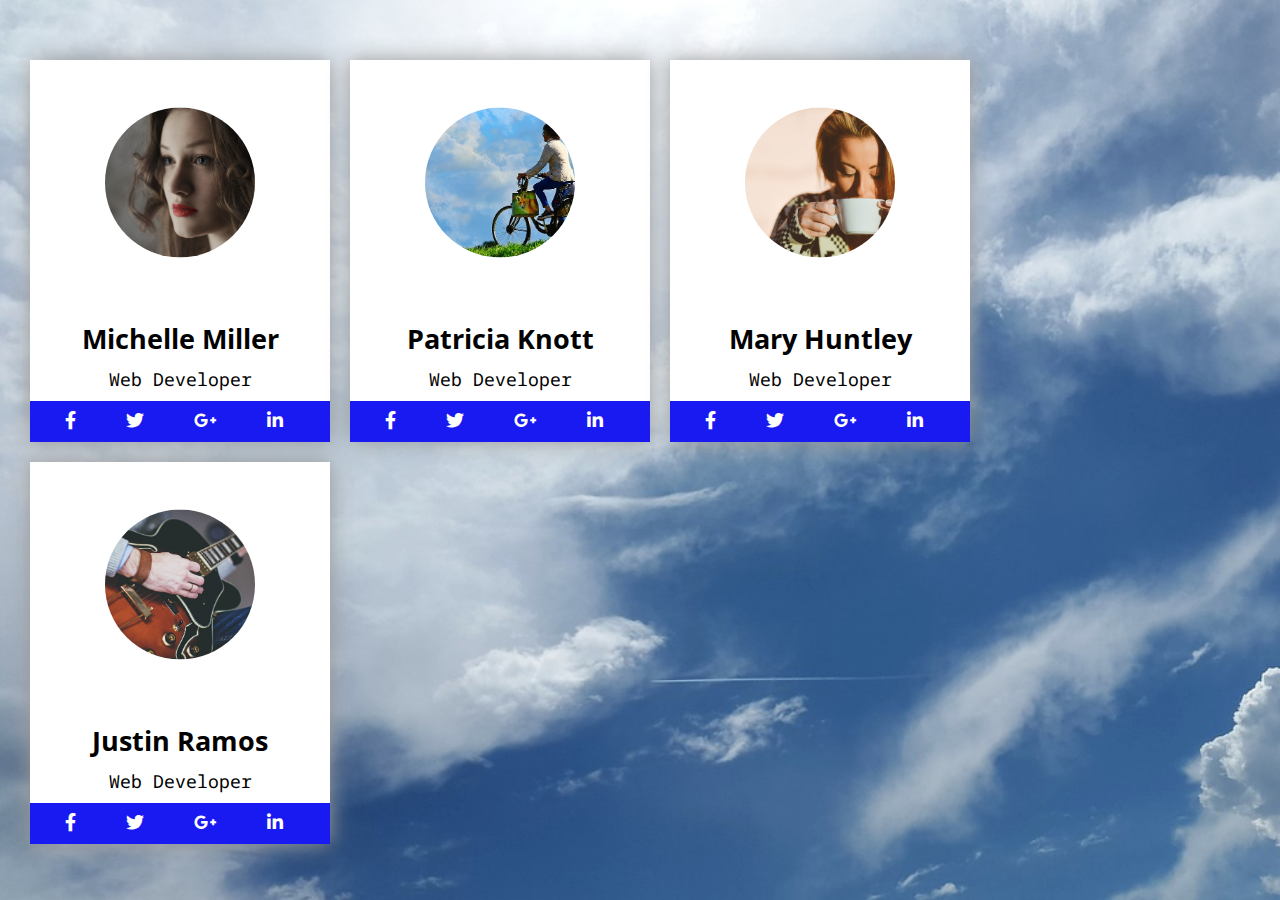
==== index.html @ a9cee795 "create cards" ====
<!DOCTYPE html>
<html lang="en">
<head>
	<meta charset="UTF-8">
	<meta name="viewport" content="width=device-width, initial-scale=1.0">
	<link rel="icon" href="img/N.png">
	<link rel="preconnect" href="https://fonts.googleapis.com">
	<link rel="preconnect" href="https://fonts.gstatic.com" crossorigin>
	<link href="https://fonts.googleapis.com/css2?family=Noto+Sans+Mono:wght@300&family=Open+Sans&display=swap" rel="stylesheet">
	<link rel="stylesheet" href="https://cdnjs.cloudflare.com/ajax/libs/font-awesome/5.14.0/css/all.min.css">
	<link rel="stylesheet" href="css/styles.css">
	<title>Connection cards</title>
</head>
<body>
	<div class="container">
		<div class="cards-container">
			<!-- card #1 -->
			<div class="card">
				<div class="card-header">
					<div class="img-profile">
						<img src="img/michelle.jpg" alt="michelle">
					</div>
				</div>
				<div class="card-body">
					<h2>Michelle Miller</h2>
					<p>Web Developer</p>
				</div>
				<div class="card-footer">
					<div class="social-networks">
						<div class="profile-link">
							<a href="#" class="link">
								<i class="fab fa-facebook-f"></i>
							</a>
						</div>
						<div class="profile-link">
							<a href="#" class="link">
								<i class="fab fa-twitter"></i>
							</a>
						</div>
						<div class="profile-link">
							<a href="#" class="link">
								<i class="fab fa-google-plus-g"></i>
							</a>
						</div>
						<div class="profile-link">
							<a href="#" class="link">
								<i class="fab fa-linkedin-in"></i>
							</a>
						</div>
						<div class="clear"></div>
					</div>
				</div>
			</div>
			<!-- card #2 -->
			<div class="card">
				<div class="card-header">
					<div class="img-profile">
						<img src="img/biketrip.jpg" alt="patricia">
					</div>
				</div>
				<div class="card-body">
					<h2>Patricia Knott</h2>
					<p>Web Developer</p>
				</div>
				<div class="card-footer">
					<div class="social-networks">
						<div class="profile-link">
							<a href="#" class="link">
								<i class="fab fa-facebook-f"></i>
							</a>
						</div>
						<div class="profile-link">
							<a href="#" class="link">
								<i class="fab fa-twitter"></i>
							</a>
						</div>
						<div class="profile-link">
							<a href="#" class="link">
								<i class="fab fa-google-plus-g"></i>
							</a>
						</div>
						<div class="profile-link">
							<a href="#" class="link">
								<i class="fab fa-linkedin-in"></i>
							</a>
						</div>
						<div class="clear"></div>
					</div>
				</div>
			</div>
			<!-- card #3-->
			<div class="card">
				<div class="card-header">
					<div class="img-profile">
						<img src="img/drinkcoffee.jpg" alt="mary">
					</div>
				</div>
				<div class="card-body">
					<h2>Mary Huntley</h2>
					<p>Web Developer</p>
				</div>
				<div class="card-footer">
					<div class="social-networks">
						<div class="profile-link">
							<a href="#" class="link">
								<i class="fab fa-facebook-f"></i>
							</a>
						</div>
						<div class="profile-link">
							<a href="#" class="link">
								<i class="fab fa-twitter"></i>
							</a>
						</div>
						<div class="profile-link">
							<a href="#" class="link">
								<i class="fab fa-google-plus-g"></i>
							</a>
						</div>
						<div class="profile-link">
							<a href="#" class="link">
								<i class="fab fa-linkedin-in"></i>
							</a>
						</div>
						<div class="clear"></div>
					</div>
				</div>
			</div>
			<!-- card #4 -->
			<div class="card">
				<div class="card-header">
					<div class="img-profile">
						<img src="img/guitarplayer.jpg" alt="justin">
					</div>
				</div>
				<div class="card-body">
					<h2>Justin Ramos</h2>
					<p>Web Developer</p>
				</div>
				<div class="card-footer">
					<div class="social-networks">
						<div class="profile-link">
							<a href="#" class="link">
								<i class="fab fa-facebook-f"></i>
							</a>
						</div>
						<div class="profile-link">
							<a href="#" class="link">
								<i class="fab fa-twitter"></i>
							</a>
						</div>
						<div class="profile-link">
							<a href="#" class="link">
								<i class="fab fa-google-plus-g"></i>
							</a>
						</div>
						<div class="profile-link">
							<a href="#" class="link">
								<i class="fab fa-linkedin-in"></i>
							</a>
						</div>
						<div class="clear"></div>
					</div>
				</div>
			</div>
			<div class="clearfix"></div>
		</div>
	</div>
</body>
</html>
---- css/styles.css ----
/* connection cards */
:root {
	--bg-main: #a1b2bc;
	--color-light: #e4f2fd;
	--bg-blue: rgba(0,0,240, 0.9);
}

* {
	margin: 0;
	padding: 0;
	box-sizing: border-box;
}

html {
	font-size: 18px;
}

/* containers */
.container {
	padding: 20px;
	background-image: url(../img/bluesky.jpg);
	background-repeat: no-repeat;
	background-size: cover;
	height: 100vh;
}

.cards-container {
	margin: 30px auto;
}

/* card */
.card {
	width: 300px;
	background-color: #fff;
	margin: 10px;
	float: left;
	box-shadow: 0 0 20px #999;
}

/* card header */
.card-header {
	height: 250px;
	text-align: center;
	position: relative;
}

.img-profile {
	position: absolute;
	margin: 0 auto;
	top: 50%;
	left: 50%;
	transform: translate(-50%, -50%);
}

.img-profile img {
	border-radius: 50%;
	object-fit: cover;
	height: 150px;
	width: 150px;
}

/* card body */
.card-body {
	text-align: center;
	position: relative;
}

.card-body h2 {
	font-family: 'Open Sans', sans-serif;
	margin: 10px auto;
}

.card-body p {
	font-family: 'Noto Sans Mono', monospace;
	margin: 10px auto;
}

/* card footer */
.card-footer {
	background-color: var(--bg-blue);
}

.social-networks {
	position: relative;
	margin: 0 auto;
	padding: 10px;
}

.profile-link {
	margin: 0 25px;
	float: left;
}

/* generales */
a {
	text-decoration: none;
}
i {
	color: #fff;
}

.clear, .clearfix {
	clear: both;
}

img {
	width: 100%;
}
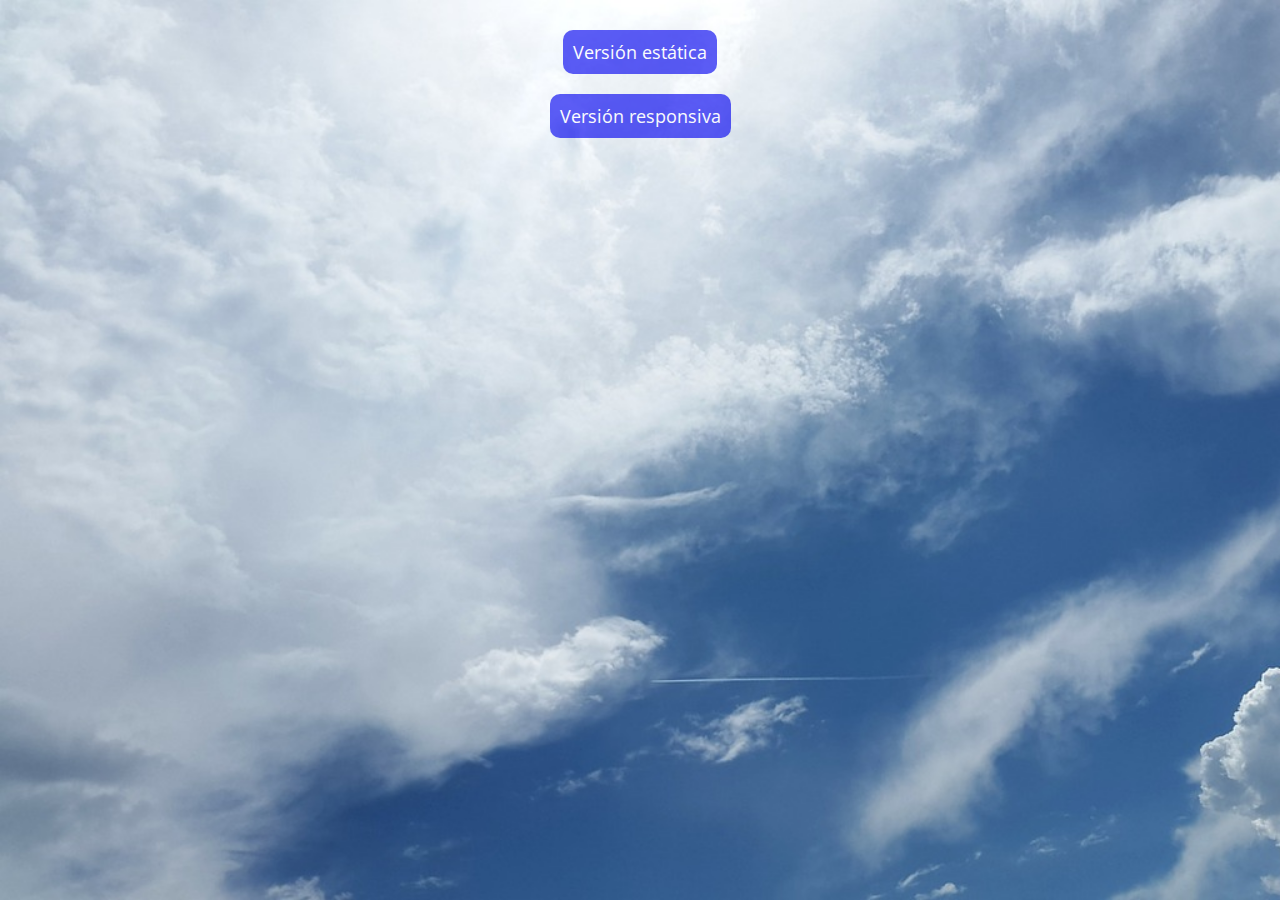
==== commit ca665ee2: "split code, make responsive" ====
--- a/index.html
+++ b/index.html
@@ -8,161 +8,19 @@
 	<link rel="preconnect" href="https://fonts.gstatic.com" crossorigin>
 	<link href="https://fonts.googleapis.com/css2?family=Noto+Sans+Mono:wght@300&family=Open+Sans&display=swap" rel="stylesheet">
 	<link rel="stylesheet" href="https://cdnjs.cloudflare.com/ajax/libs/font-awesome/5.14.0/css/all.min.css">
-	<link rel="stylesheet" href="css/styles.css">
+	<link rel="stylesheet" href="css/global.css">
+	<link rel="stylesheet" href="css/home.css">
 	<title>Connection cards</title>
 </head>
 <body>
 	<div class="container">
-		<div class="cards-container">
-			<!-- card #1 -->
-			<div class="card">
-				<div class="card-header">
-					<div class="img-profile">
-						<img src="img/michelle.jpg" alt="michelle">
-					</div>
-				</div>
-				<div class="card-body">
-					<h2>Michelle Miller</h2>
-					<p>Web Developer</p>
-				</div>
-				<div class="card-footer">
-					<div class="social-networks">
-						<div class="profile-link">
-							<a href="#" class="link">
-								<i class="fab fa-facebook-f"></i>
-							</a>
-						</div>
-						<div class="profile-link">
-							<a href="#" class="link">
-								<i class="fab fa-twitter"></i>
-							</a>
-						</div>
-						<div class="profile-link">
-							<a href="#" class="link">
-								<i class="fab fa-google-plus-g"></i>
-							</a>
-						</div>
-						<div class="profile-link">
-							<a href="#" class="link">
-								<i class="fab fa-linkedin-in"></i>
-							</a>
-						</div>
-						<div class="clear"></div>
-					</div>
-				</div>
+		<div class="navigation">
+			<div class="fixed-cards">
+				<a href="fixed.html" class="btn btn-link">Versión estática</a>
 			</div>
-			<!-- card #2 -->
-			<div class="card">
-				<div class="card-header">
-					<div class="img-profile">
-						<img src="img/biketrip.jpg" alt="patricia">
-					</div>
-				</div>
-				<div class="card-body">
-					<h2>Patricia Knott</h2>
-					<p>Web Developer</p>
-				</div>
-				<div class="card-footer">
-					<div class="social-networks">
-						<div class="profile-link">
-							<a href="#" class="link">
-								<i class="fab fa-facebook-f"></i>
-							</a>
-						</div>
-						<div class="profile-link">
-							<a href="#" class="link">
-								<i class="fab fa-twitter"></i>
-							</a>
-						</div>
-						<div class="profile-link">
-							<a href="#" class="link">
-								<i class="fab fa-google-plus-g"></i>
-							</a>
-						</div>
-						<div class="profile-link">
-							<a href="#" class="link">
-								<i class="fab fa-linkedin-in"></i>
-							</a>
-						</div>
-						<div class="clear"></div>
-					</div>
-				</div>
+			<div class="responsive-cards">
+				<a href="responsive.html" class="btn btn-link">Versión responsiva</a>
 			</div>
-			<!-- card #3-->
-			<div class="card">
-				<div class="card-header">
-					<div class="img-profile">
-						<img src="img/drinkcoffee.jpg" alt="mary">
-					</div>
-				</div>
-				<div class="card-body">
-					<h2>Mary Huntley</h2>
-					<p>Web Developer</p>
-				</div>
-				<div class="card-footer">
-					<div class="social-networks">
-						<div class="profile-link">
-							<a href="#" class="link">
-								<i class="fab fa-facebook-f"></i>
-							</a>
-						</div>
-						<div class="profile-link">
-							<a href="#" class="link">
-								<i class="fab fa-twitter"></i>
-							</a>
-						</div>
-						<div class="profile-link">
-							<a href="#" class="link">
-								<i class="fab fa-google-plus-g"></i>
-							</a>
-						</div>
-						<div class="profile-link">
-							<a href="#" class="link">
-								<i class="fab fa-linkedin-in"></i>
-							</a>
-						</div>
-						<div class="clear"></div>
-					</div>
-				</div>
-			</div>
-			<!-- card #4 -->
-			<div class="card">
-				<div class="card-header">
-					<div class="img-profile">
-						<img src="img/guitarplayer.jpg" alt="justin">
-					</div>
-				</div>
-				<div class="card-body">
-					<h2>Justin Ramos</h2>
-					<p>Web Developer</p>
-				</div>
-				<div class="card-footer">
-					<div class="social-networks">
-						<div class="profile-link">
-							<a href="#" class="link">
-								<i class="fab fa-facebook-f"></i>
-							</a>
-						</div>
-						<div class="profile-link">
-							<a href="#" class="link">
-								<i class="fab fa-twitter"></i>
-							</a>
-						</div>
-						<div class="profile-link">
-							<a href="#" class="link">
-								<i class="fab fa-google-plus-g"></i>
-							</a>
-						</div>
-						<div class="profile-link">
-							<a href="#" class="link">
-								<i class="fab fa-linkedin-in"></i>
-							</a>
-						</div>
-						<div class="clear"></div>
-					</div>
-				</div>
-			</div>
-			<div class="clearfix"></div>
 		</div>
 	</div>
 </body>
--- a/css/global.css
+++ b/css/global.css
@@ -0,0 +1,38 @@
+:root {
+	--bg-main: #a1b2bc;
+	--color-light: #e4f2fd;
+	--bg-blue: rgba(0,0,240, 0.9);
+}
+
+* {
+	margin: 0;
+	padding: 0;
+	box-sizing: border-box;
+}
+
+html {
+	font-size: 18px;
+}
+
+a {
+	text-decoration: none;
+}
+i {
+	color: #fff;
+}
+
+.float-left {
+	float: left;
+}
+
+.float-right {
+	float: right;
+}
+
+.clearfix {
+	clear: both;
+}
+
+img {
+	width: 100%;
+}
--- a/css/home.css
+++ b/css/home.css
@@ -0,0 +1,49 @@
+.container {
+	padding: 20px;
+	background-image: url(../img/bluesky.jpg);
+	background-repeat: no-repeat;
+	background-size: cover;
+}
+
+.navigation {
+  text-align: center;
+  font-family: -apple-system, BlinkMacSystemFont, 'Segoe UI', Roboto, Oxygen, Ubuntu, Cantarell, 'Open Sans', 'Helvetica Neue', sans-serif;
+}
+
+.fixed-cards, .responsive-cards {
+  padding: 20px;
+}
+
+.btn {
+  padding: 10px;
+}
+
+.btn-link {
+  border-radius: 10px;
+  color: #fff;
+  background-color: var(--bg-blue);
+  opacity: 0.7;
+  transition: all .2s ease;
+}
+
+.btn-link:hover {
+  opacity: 0.9;
+}
+
+@media (max-width: 767px) {
+  .container {
+    height: 100%;
+  }
+}
+
+@media (min-width: 768px) and (max-width: 991px) {
+  .container {
+    height: 100%;
+  }
+}
+
+@media (min-width: 992px) {
+  .container {
+    height: 100vh;
+  }
+}
